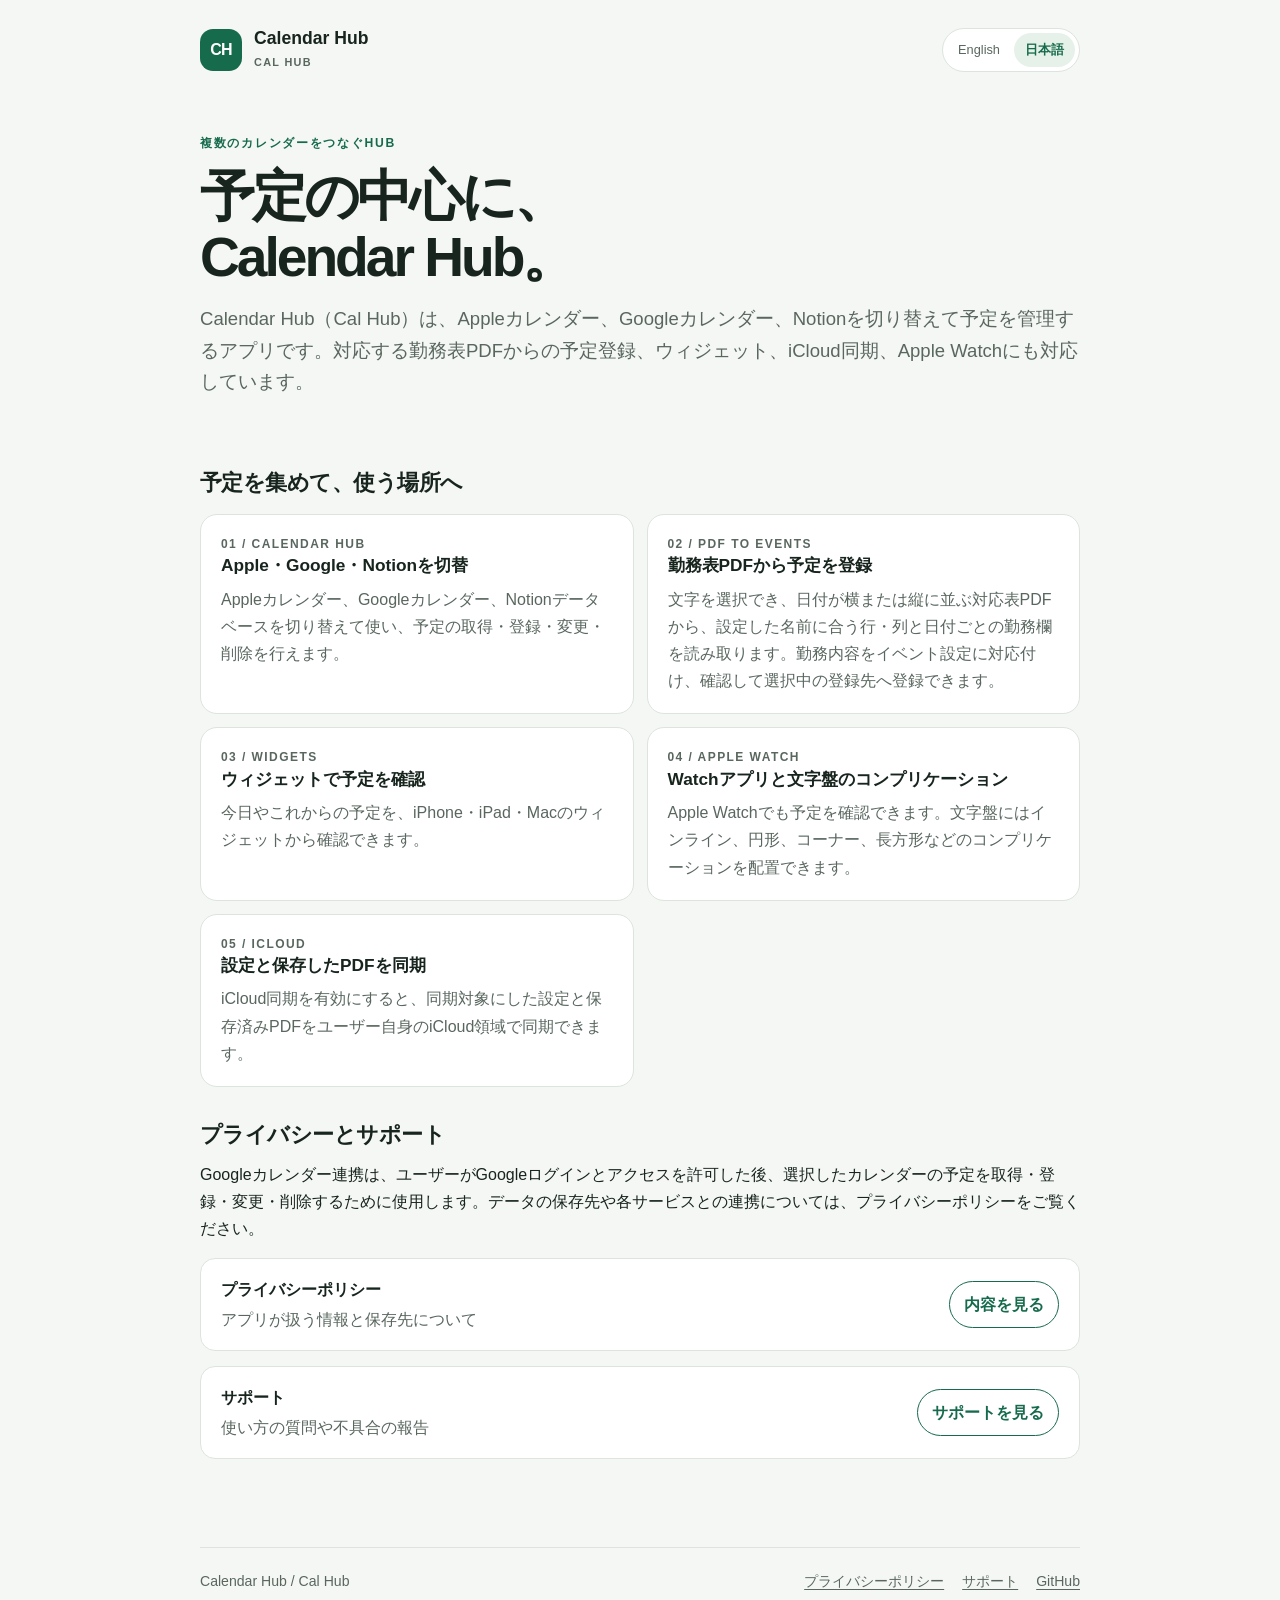
==== index.html @ a0ccd791 "Publish Calendar Hub public pages" ====
<!doctype html>
<html lang="ja">
<head>
  <meta charset="utf-8">
  <meta name="viewport" content="width=device-width, initial-scale=1">
  <meta name="description" content="Calendar Hub（Cal Hub）は、Apple・Google・Notionの予定を切り替えて管理し、対応する勤務表PDFからイベントを登録できるカレンダーアプリです。">
  <title>Calendar Hub（Cal Hub）</title>
  <link rel="stylesheet" href="styles.css">
</head>
<body>
  <div class="shell">
    <header class="site-header">
      <a class="brand" href="index.html" aria-label="Calendar Hub home">
        <span class="brand-mark" aria-hidden="true">CH</span>
        <span><span class="brand-name">Calendar Hub</span><span class="brand-caption">CAL HUB</span></span>
      </a>
      <div class="language-switch" role="group" aria-label="Language">
        <button type="button" data-set-language="en" aria-pressed="false">English</button>
        <button type="button" data-set-language="ja" aria-pressed="true">日本語</button>
      </div>
    </header>

    <main>
      <section class="hero">
        <p class="eyebrow" data-language="ja">複数のカレンダーをつなぐHub</p>
        <p class="eyebrow" data-language="en" hidden>A hub for the calendars you use</p>
        <h1 data-language="ja">予定の中心に、<br>Calendar Hub。</h1>
        <h1 data-language="en" hidden>One hub for<br>the calendars you use.</h1>
        <p class="hero-subtitle" data-language="ja">Calendar Hub（Cal Hub）は、Appleカレンダー、Googleカレンダー、Notionを切り替えて予定を管理するアプリです。対応する勤務表PDFからの予定登録、ウィジェット、iCloud同期、Apple Watchにも対応しています。</p>
        <p class="hero-subtitle" data-language="en" hidden>Calendar Hub (Cal Hub) lets you switch between Apple Calendar, Google Calendar, and Notion to manage events. It also supports event import from compatible work schedule PDFs, widgets, iCloud sync, and Apple Watch.</p>
      </section>

      <section class="section" aria-labelledby="features-ja" data-language="ja">
        <h2 id="features-ja">予定を集めて、使う場所へ</h2>
        <div class="card-grid">
          <article class="card"><p class="card-index">01 / CALENDAR HUB</p><h3>Apple・Google・Notionを切替</h3><p>Appleカレンダー、Googleカレンダー、Notionデータベースを切り替えて使い、予定の取得・登録・変更・削除を行えます。</p></article>
          <article class="card"><p class="card-index">02 / PDF TO EVENTS</p><h3>勤務表PDFから予定を登録</h3><p>文字を選択でき、日付が横または縦に並ぶ対応表PDFから、設定した名前に合う行・列と日付ごとの勤務欄を読み取ります。勤務内容をイベント設定に対応付け、確認して選択中の登録先へ登録できます。</p></article>
          <article class="card"><p class="card-index">03 / WIDGETS</p><h3>ウィジェットで予定を確認</h3><p>今日やこれからの予定を、iPhone・iPad・Macのウィジェットから確認できます。</p></article>
          <article class="card"><p class="card-index">04 / APPLE WATCH</p><h3>Watchアプリと文字盤のコンプリケーション</h3><p>Apple Watchでも予定を確認できます。文字盤にはインライン、円形、コーナー、長方形などのコンプリケーションを配置できます。</p></article>
          <article class="card"><p class="card-index">05 / ICLOUD</p><h3>設定と保存したPDFを同期</h3><p>iCloud同期を有効にすると、同期対象にした設定と保存済みPDFをユーザー自身のiCloud領域で同期できます。</p></article>
        </div>
      </section>
      <section class="section" aria-labelledby="features-en" data-language="en" hidden>
        <h2 id="features-en">Bring events together and use them where you need</h2>
        <div class="card-grid">
          <article class="card"><p class="card-index">01 / CALENDAR HUB</p><h3>Switch between Apple, Google, and Notion</h3><p>Switch between Apple Calendar, Google Calendar, or a Notion database to fetch, create, update, and delete events.</p></article>
          <article class="card"><p class="card-index">02 / PDF TO EVENTS</p><h3>Create events from work schedule PDFs</h3><p>For supported table PDFs with selectable text and dates arranged horizontally or vertically, Cal Hub reads the row or column matching your saved name. Match daily entries to event definitions, review them, and register them in the selected destination.</p></article>
          <article class="card"><p class="card-index">03 / WIDGETS</p><h3>See events in widgets</h3><p>Check today's and upcoming events in widgets on iPhone, iPad, and Mac.</p></article>
          <article class="card"><p class="card-index">04 / APPLE WATCH</p><h3>Watch app and face complications</h3><p>Check events on Apple Watch and add inline, circular, corner, or rectangular complications to a watch face.</p></article>
          <article class="card"><p class="card-index">05 / ICLOUD</p><h3>Sync settings and saved PDFs</h3><p>When iCloud sync is enabled, settings selected for sync and saved PDFs can sync through the user's own iCloud account.</p></article>
        </div>
      </section>

      <section class="section" data-language="ja">
        <h2>プライバシーとサポート</h2>
        <p>Googleカレンダー連携は、ユーザーがGoogleログインとアクセスを許可した後、選択したカレンダーの予定を取得・登録・変更・削除するために使用します。データの保存先や各サービスとの連携については、プライバシーポリシーをご覧ください。</p>
        <div class="link-panel"><div><strong>プライバシーポリシー</strong><p>アプリが扱う情報と保存先について</p></div><a class="link-button" href="privacy.html">内容を見る</a></div>
        <div class="link-panel"><div><strong>サポート</strong><p>使い方の質問や不具合の報告</p></div><a class="link-button" href="support.html">サポートを見る</a></div>
      </section>
      <section class="section" data-language="en" hidden>
        <h2>Privacy and support</h2>
        <p>After the user signs in with Google and grants access, Google Calendar integration is used to fetch, create, update, and delete events in the selected calendar. See the Privacy Policy for information about data storage and service integrations.</p>
        <div class="link-panel"><div><strong>Privacy Policy</strong><p>Information handled by the app and where it is stored</p></div><a class="link-button" href="privacy.html">Read the policy</a></div>
        <div class="link-panel"><div><strong>Support</strong><p>Questions and issue reports</p></div><a class="link-button" href="support.html">Get support</a></div>
      </section>
    </main>

    <footer class="site-footer">
      <span>Calendar Hub / Cal Hub</span>
      <nav class="footer-links" aria-label="Related pages">
        <a href="privacy.html" data-language="ja">プライバシーポリシー</a><a href="privacy.html" data-language="en" hidden>Privacy Policy</a>
        <a href="support.html" data-language="ja">サポート</a><a href="support.html" data-language="en" hidden>Support</a>
        <a href="https://github.com/tomoaki-narita/Shift-Upload">GitHub</a>
      </nav>
    </footer>
  </div>
  <script src="language.js"></script>
</body>
</html>
---- styles.css ----
:root {
  color-scheme: light dark;
  --page: #f5f7f4;
  --surface: #ffffff;
  --ink: #17251e;
  --muted: #59675f;
  --line: #dce4dd;
  --brand: #176b4d;
  --brand-soft: #e6f2e9;
  --focus: #0b7650;
  font-family: -apple-system, BlinkMacSystemFont, "Segoe UI", sans-serif;
  font-size: 16px;
  line-height: 1.7;
}

* { box-sizing: border-box; }
body {
  margin: 0;
  background: var(--page);
  color: var(--ink);
}
a { color: var(--brand); text-underline-offset: .18em; }
a:hover { text-decoration-thickness: 2px; }
a:focus-visible, button:focus-visible { outline: 3px solid var(--focus); outline-offset: 3px; }
.shell { width: min(880px, 100% - 40px); margin: 0 auto; }
.site-header {
  display: flex;
  align-items: center;
  justify-content: space-between;
  gap: 20px;
  padding: 28px 0 18px;
}
.brand { display: inline-flex; align-items: center; gap: 12px; color: inherit; text-decoration: none; }
.brand-mark {
  display: grid;
  width: 42px;
  height: 42px;
  place-items: center;
  border-radius: 13px;
  background: var(--brand);
  color: #fff;
  font-weight: 750;
  letter-spacing: -.05em;
}
.brand-name { display: block; font-size: 1.1rem; font-weight: 730; line-height: 1.2; }
.brand-caption { display: block; margin-top: 4px; color: var(--muted); font-size: .68rem; font-weight: 650; letter-spacing: .12em; }
.language-switch { display: inline-flex; gap: 3px; padding: 4px; border: 1px solid var(--line); border-radius: 999px; background: var(--surface); }
.language-switch button {
  min-height: 34px;
  padding: 5px 11px;
  border: 0;
  border-radius: 999px;
  background: transparent;
  color: var(--muted);
  cursor: pointer;
  font: inherit;
  font-size: .8rem;
}
.language-switch button[aria-pressed="true"] { background: var(--brand-soft); color: var(--brand); font-weight: 700; }
.hero { padding: 43px 0 37px; }
.eyebrow { margin: 0 0 12px; color: var(--brand); font-size: .76rem; font-weight: 750; letter-spacing: .14em; text-transform: uppercase; }
h1 { max-width: 760px; margin: 0; font-size: clamp(2.2rem, 7vw, 3.45rem); letter-spacing: -.055em; line-height: 1.12; }
.hero-subtitle { margin: 14px 0 0; color: var(--muted); font-size: clamp(1rem, 2.5vw, 1.16rem); }
.updated { margin: 20px 0 0; color: var(--muted); font-size: .85rem; }
main { padding-bottom: 54px; }
.intro { max-width: 740px; margin: 0 0 34px; color: var(--muted); font-size: 1.08rem; }
.section { margin: 34px 0; }
.section h2 { margin: 0 0 12px; font-size: 1.35rem; letter-spacing: -.025em; line-height: 1.3; }
.section > p { margin: 0 0 14px; }
.card-grid { display: grid; grid-template-columns: repeat(2, minmax(0, 1fr)); gap: 13px; margin-top: 17px; }
.card {
  min-width: 0;
  padding: 19px 20px;
  border: 1px solid var(--line);
  border-radius: 17px;
  background: var(--surface);
}
.card-index { margin: 0 0 9px; color: var(--brand); font-size: .75rem; font-weight: 750; letter-spacing: .12em; }
.card h3 { margin: 0 0 8px; font-size: 1.08rem; line-height: 1.35; }
.card p { margin: 0; color: var(--muted); }
.card p + p { margin-top: 10px; }
.notice {
  margin: 22px 0;
  padding: 17px 20px;
  border-left: 4px solid var(--brand);
  border-radius: 0 13px 13px 0;
  background: var(--brand-soft);
}
.notice p { margin: 0; }
.notice p + p { margin-top: 9px; }
.link-panel {
  display: flex;
  align-items: center;
  justify-content: space-between;
  gap: 16px;
  margin: 15px 0;
  padding: 17px 20px;
  border: 1px solid var(--line);
  border-radius: 15px;
  background: var(--surface);
}
.link-panel strong { display: block; }
.link-panel p { margin: 3px 0 0; color: var(--muted); }
.link-button {
  flex: 0 0 auto;
  display: inline-block;
  padding: 9px 14px;
  border: 1px solid var(--brand);
  border-radius: 999px;
  color: var(--brand);
  font-weight: 700;
  text-decoration: none;
}
.link-button:hover { background: var(--brand-soft); }
ul { padding-left: 1.3rem; }
li + li { margin-top: 7px; }
.site-footer {
  display: flex;
  flex-wrap: wrap;
  justify-content: space-between;
  gap: 12px 24px;
  padding: 22px 0 38px;
  border-top: 1px solid var(--line);
  color: var(--muted);
  font-size: .88rem;
}
.footer-links { display: flex; flex-wrap: wrap; gap: 8px 18px; }
.site-footer a { color: inherit; }
[hidden] { display: none !important; }

@media (max-width: 640px) {
  .shell { width: min(100% - 30px, 880px); }
  .site-header { align-items: flex-start; padding-top: 19px; }
  .brand { gap: 9px; }
  .brand-mark { width: 38px; height: 38px; }
  .brand-caption { font-size: .59rem; }
  .language-switch button { padding-inline: 9px; }
  .hero { padding: 34px 0 27px; }
  .card-grid { grid-template-columns: 1fr; }
  .link-panel { align-items: flex-start; flex-direction: column; }
}

@media (prefers-color-scheme: dark) {
  :root {
    --page: #111713;
    --surface: #19221c;
    --ink: #edf3ed;
    --muted: #b0beb4;
    --line: #334139;
    --brand: #91d5ae;
    --brand-soft: #20382b;
    --focus: #b7edcb;
  }
  .brand-mark { background: #235a40; color: #f4fff7; }
}
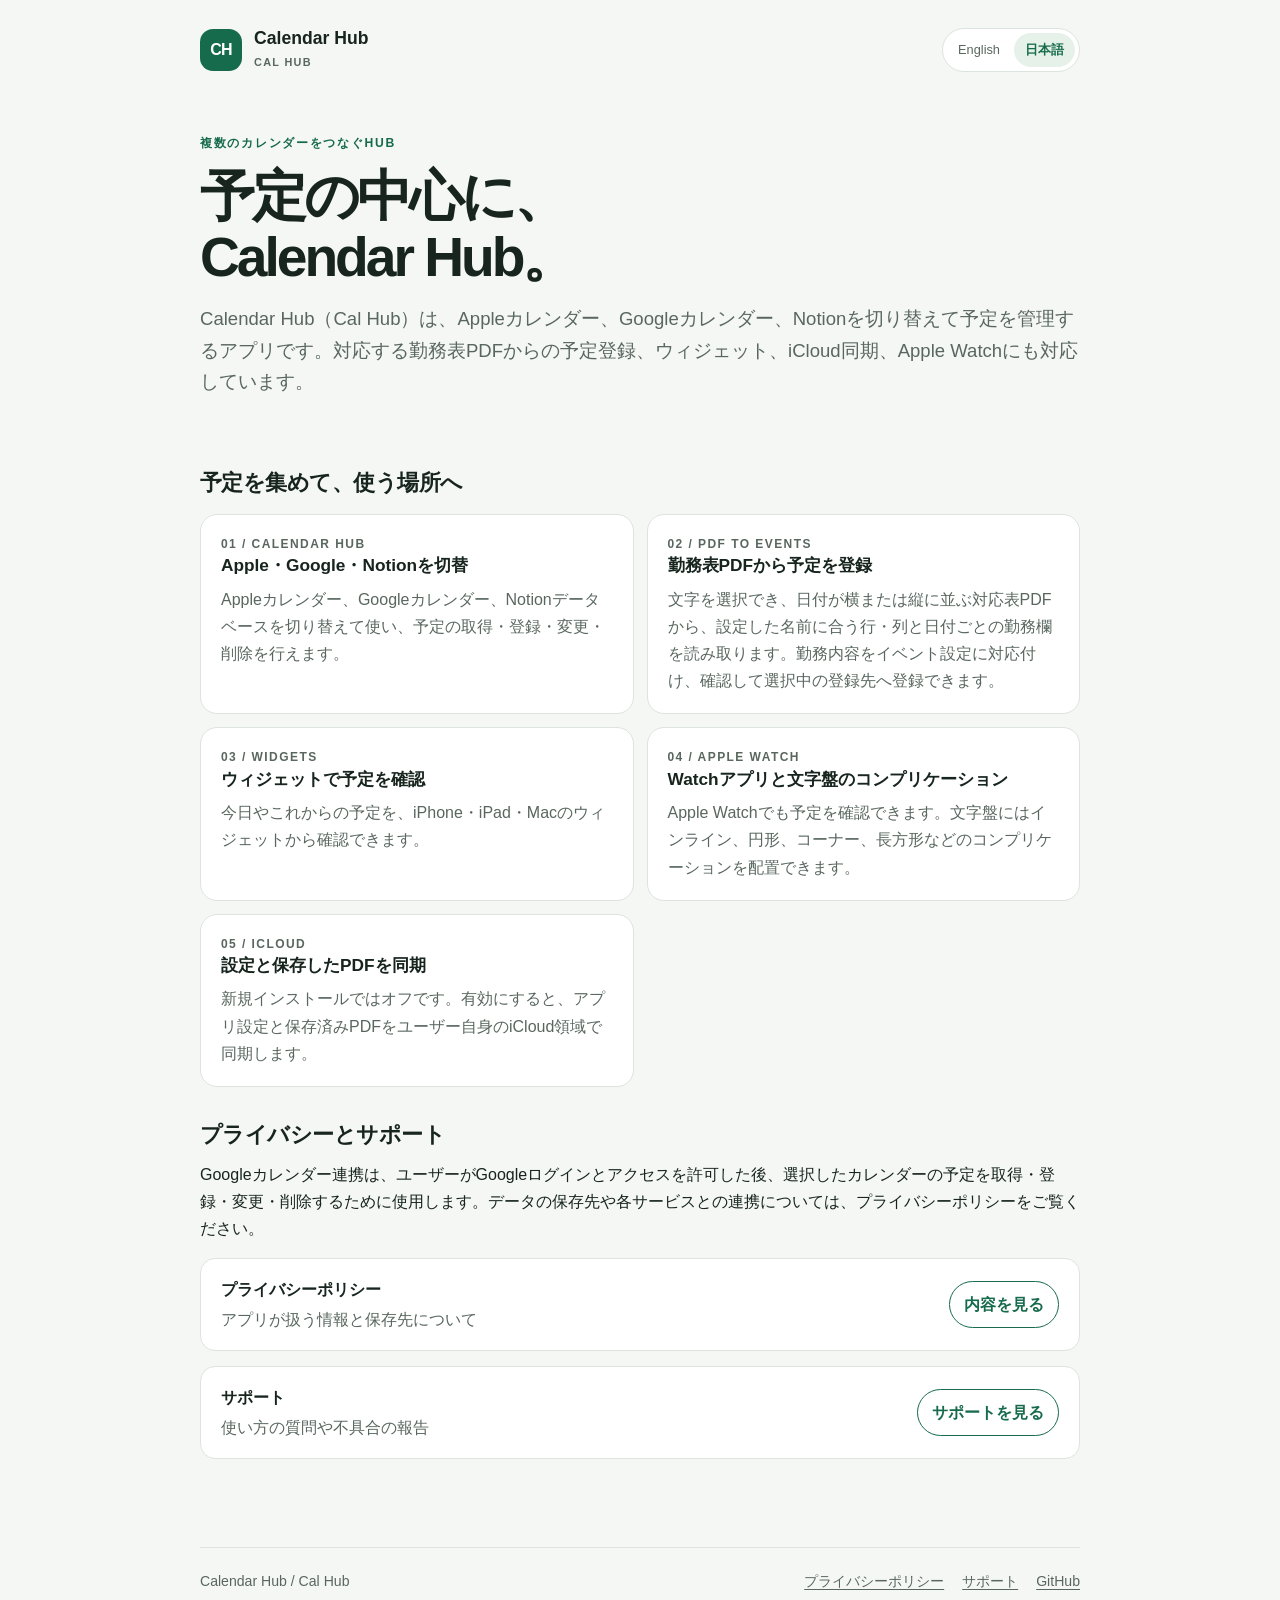
==== commit f84ee885: "Update Cal Hub privacy and homepage disclosures" ====
--- a/index.html
+++ b/index.html
@@ -4,6 +4,7 @@
   <meta charset="utf-8">
   <meta name="viewport" content="width=device-width, initial-scale=1">
   <meta name="description" content="Calendar Hub（Cal Hub）は、Apple・Google・Notionの予定を切り替えて管理し、対応する勤務表PDFからイベントを登録できるカレンダーアプリです。">
+  <meta name="google-site-verification" content="2ouCp03dMK5Wo_TPutTF6atqRyF8QEnhsNroWnLkpWA" />
   <title>Calendar Hub（Cal Hub）</title>
   <link rel="stylesheet" href="styles.css">
 </head>
@@ -37,7 +38,7 @@
           <article class="card"><p class="card-index">02 / PDF TO EVENTS</p><h3>勤務表PDFから予定を登録</h3><p>文字を選択でき、日付が横または縦に並ぶ対応表PDFから、設定した名前に合う行・列と日付ごとの勤務欄を読み取ります。勤務内容をイベント設定に対応付け、確認して選択中の登録先へ登録できます。</p></article>
           <article class="card"><p class="card-index">03 / WIDGETS</p><h3>ウィジェットで予定を確認</h3><p>今日やこれからの予定を、iPhone・iPad・Macのウィジェットから確認できます。</p></article>
           <article class="card"><p class="card-index">04 / APPLE WATCH</p><h3>Watchアプリと文字盤のコンプリケーション</h3><p>Apple Watchでも予定を確認できます。文字盤にはインライン、円形、コーナー、長方形などのコンプリケーションを配置できます。</p></article>
-          <article class="card"><p class="card-index">05 / ICLOUD</p><h3>設定と保存したPDFを同期</h3><p>iCloud同期を有効にすると、同期対象にした設定と保存済みPDFをユーザー自身のiCloud領域で同期できます。</p></article>
+          <article class="card"><p class="card-index">05 / ICLOUD</p><h3>設定と保存したPDFを同期</h3><p>新規インストールではオフです。有効にすると、アプリ設定と保存済みPDFをユーザー自身のiCloud領域で同期します。</p></article>
         </div>
       </section>
       <section class="section" aria-labelledby="features-en" data-language="en" hidden>
@@ -47,7 +48,7 @@
           <article class="card"><p class="card-index">02 / PDF TO EVENTS</p><h3>Create events from work schedule PDFs</h3><p>For supported table PDFs with selectable text and dates arranged horizontally or vertically, Cal Hub reads the row or column matching your saved name. Match daily entries to event definitions, review them, and register them in the selected destination.</p></article>
           <article class="card"><p class="card-index">03 / WIDGETS</p><h3>See events in widgets</h3><p>Check today's and upcoming events in widgets on iPhone, iPad, and Mac.</p></article>
           <article class="card"><p class="card-index">04 / APPLE WATCH</p><h3>Watch app and face complications</h3><p>Check events on Apple Watch and add inline, circular, corner, or rectangular complications to a watch face.</p></article>
-          <article class="card"><p class="card-index">05 / ICLOUD</p><h3>Sync settings and saved PDFs</h3><p>When iCloud sync is enabled, settings selected for sync and saved PDFs can sync through the user's own iCloud account.</p></article>
+          <article class="card"><p class="card-index">05 / ICLOUD</p><h3>Sync settings and saved PDFs</h3><p>iCloud sync is off by default for new installations. When enabled, app settings and saved PDFs sync through the user's own iCloud account.</p></article>
         </div>
       </section>
 
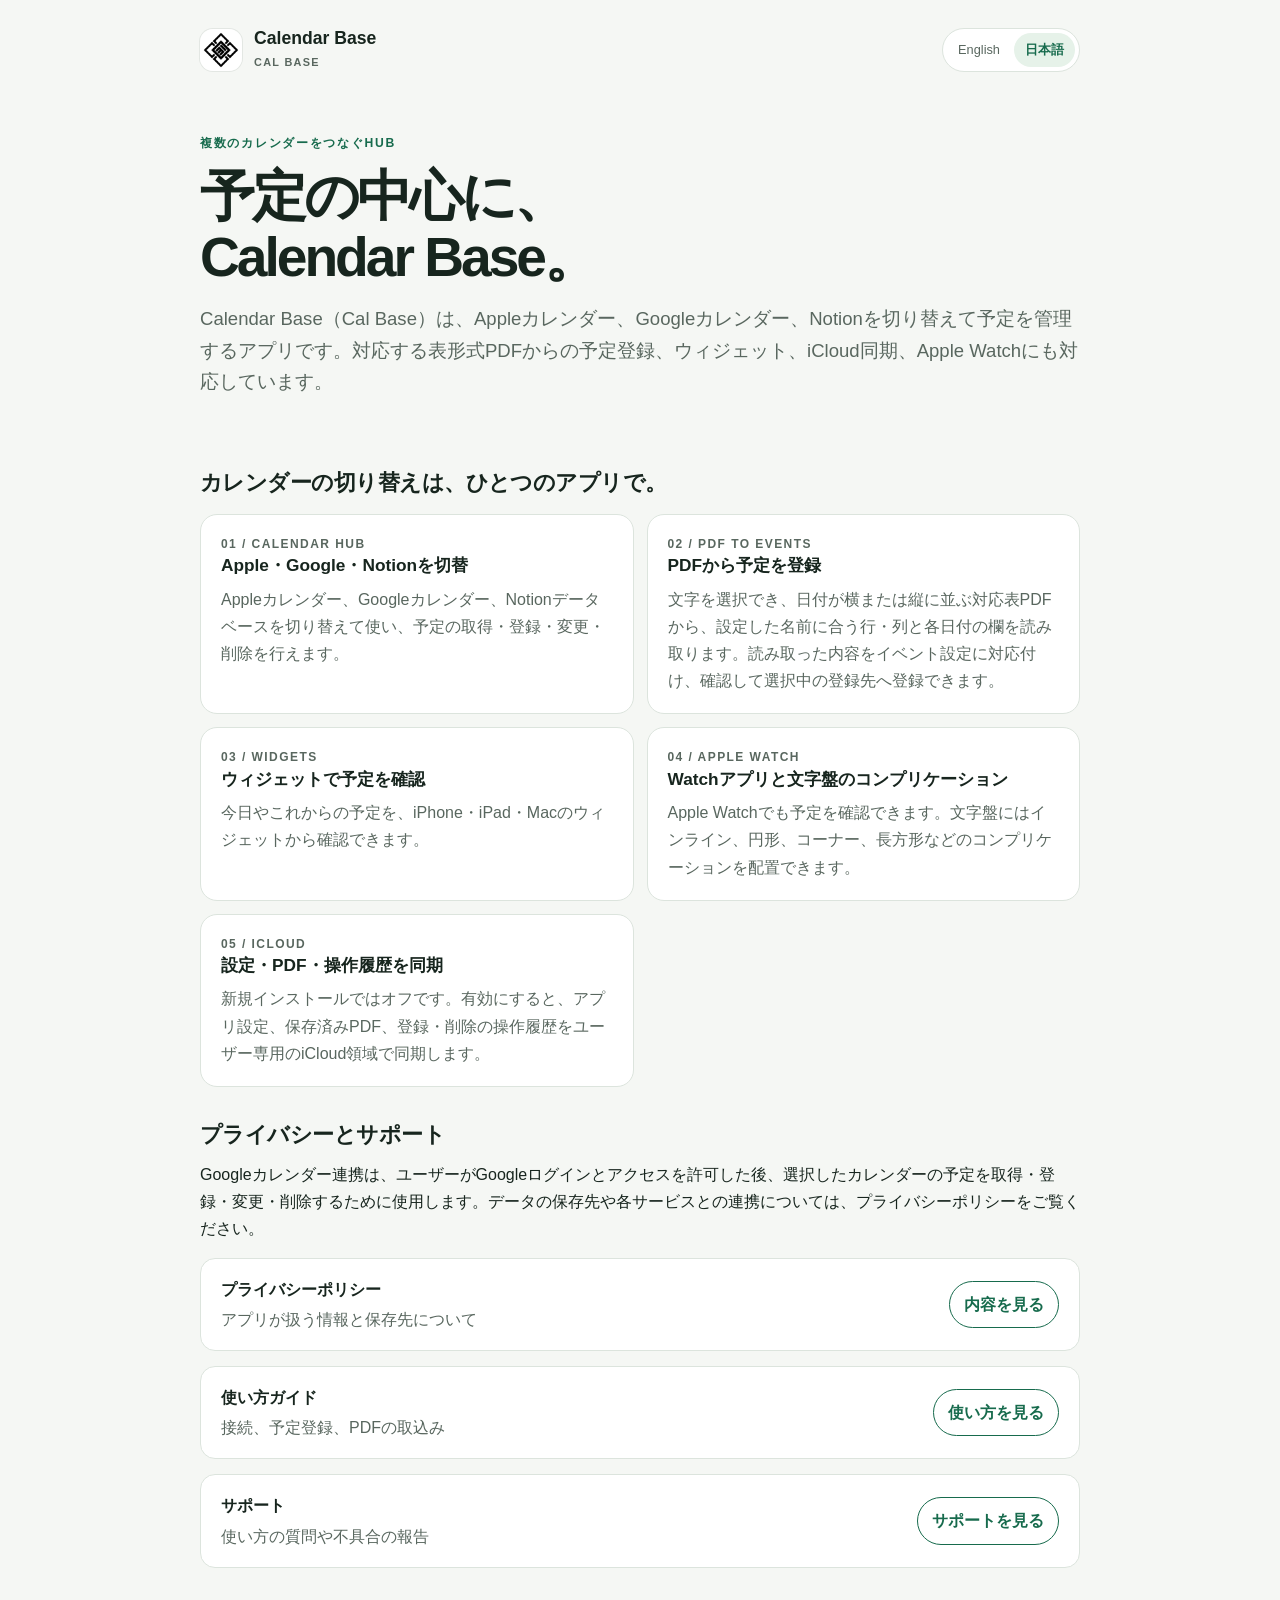
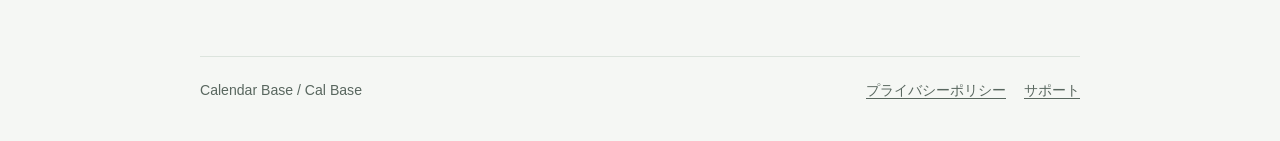
==== commit 61347baa: "Calendar Baseへの名称変更と旧URLからの転送を追加" ====
--- a/index.html
+++ b/index.html
@@ -3,78 +3,12 @@
 <head>
   <meta charset="utf-8">
   <meta name="viewport" content="width=device-width, initial-scale=1">
-  <meta name="description" content="Calendar Hub（Cal Hub）は、Apple・Google・Notionの予定を切り替えて管理し、対応する勤務表PDFからイベントを登録できるカレンダーアプリです。">
-  <meta name="google-site-verification" content="2ouCp03dMK5Wo_TPutTF6atqRyF8QEnhsNroWnLkpWA" />
-  <title>Calendar Hub（Cal Hub）</title>
-  <link rel="stylesheet" href="styles.css">
+  <meta http-equiv="refresh" content="0; url=/CalendarBase/">
+  <link rel="canonical" href="https://unwraps.net/CalendarBase/">
+  <title>Calendar Base（Cal Base） | Calendar Base</title>
+  <script>location.replace("/CalendarBase/");</script>
 </head>
 <body>
-  <div class="shell">
-    <header class="site-header">
-      <a class="brand" href="index.html" aria-label="Calendar Hub home">
-        <span class="brand-mark" aria-hidden="true">CH</span>
-        <span><span class="brand-name">Calendar Hub</span><span class="brand-caption">CAL HUB</span></span>
-      </a>
-      <div class="language-switch" role="group" aria-label="Language">
-        <button type="button" data-set-language="en" aria-pressed="false">English</button>
-        <button type="button" data-set-language="ja" aria-pressed="true">日本語</button>
-      </div>
-    </header>
-
-    <main>
-      <section class="hero">
-        <p class="eyebrow" data-language="ja">複数のカレンダーをつなぐHub</p>
-        <p class="eyebrow" data-language="en" hidden>A hub for the calendars you use</p>
-        <h1 data-language="ja">予定の中心に、<br>Calendar Hub。</h1>
-        <h1 data-language="en" hidden>One hub for<br>the calendars you use.</h1>
-        <p class="hero-subtitle" data-language="ja">Calendar Hub（Cal Hub）は、Appleカレンダー、Googleカレンダー、Notionを切り替えて予定を管理するアプリです。対応する勤務表PDFからの予定登録、ウィジェット、iCloud同期、Apple Watchにも対応しています。</p>
-        <p class="hero-subtitle" data-language="en" hidden>Calendar Hub (Cal Hub) lets you switch between Apple Calendar, Google Calendar, and Notion to manage events. It also supports event import from compatible work schedule PDFs, widgets, iCloud sync, and Apple Watch.</p>
-      </section>
-
-      <section class="section" aria-labelledby="features-ja" data-language="ja">
-        <h2 id="features-ja">予定を集めて、使う場所へ</h2>
-        <div class="card-grid">
-          <article class="card"><p class="card-index">01 / CALENDAR HUB</p><h3>Apple・Google・Notionを切替</h3><p>Appleカレンダー、Googleカレンダー、Notionデータベースを切り替えて使い、予定の取得・登録・変更・削除を行えます。</p></article>
-          <article class="card"><p class="card-index">02 / PDF TO EVENTS</p><h3>勤務表PDFから予定を登録</h3><p>文字を選択でき、日付が横または縦に並ぶ対応表PDFから、設定した名前に合う行・列と日付ごとの勤務欄を読み取ります。勤務内容をイベント設定に対応付け、確認して選択中の登録先へ登録できます。</p></article>
-          <article class="card"><p class="card-index">03 / WIDGETS</p><h3>ウィジェットで予定を確認</h3><p>今日やこれからの予定を、iPhone・iPad・Macのウィジェットから確認できます。</p></article>
-          <article class="card"><p class="card-index">04 / APPLE WATCH</p><h3>Watchアプリと文字盤のコンプリケーション</h3><p>Apple Watchでも予定を確認できます。文字盤にはインライン、円形、コーナー、長方形などのコンプリケーションを配置できます。</p></article>
-          <article class="card"><p class="card-index">05 / ICLOUD</p><h3>設定と保存したPDFを同期</h3><p>新規インストールではオフです。有効にすると、アプリ設定と保存済みPDFをユーザー自身のiCloud領域で同期します。</p></article>
-        </div>
-      </section>
-      <section class="section" aria-labelledby="features-en" data-language="en" hidden>
-        <h2 id="features-en">Bring events together and use them where you need</h2>
-        <div class="card-grid">
-          <article class="card"><p class="card-index">01 / CALENDAR HUB</p><h3>Switch between Apple, Google, and Notion</h3><p>Switch between Apple Calendar, Google Calendar, or a Notion database to fetch, create, update, and delete events.</p></article>
-          <article class="card"><p class="card-index">02 / PDF TO EVENTS</p><h3>Create events from work schedule PDFs</h3><p>For supported table PDFs with selectable text and dates arranged horizontally or vertically, Cal Hub reads the row or column matching your saved name. Match daily entries to event definitions, review them, and register them in the selected destination.</p></article>
-          <article class="card"><p class="card-index">03 / WIDGETS</p><h3>See events in widgets</h3><p>Check today's and upcoming events in widgets on iPhone, iPad, and Mac.</p></article>
-          <article class="card"><p class="card-index">04 / APPLE WATCH</p><h3>Watch app and face complications</h3><p>Check events on Apple Watch and add inline, circular, corner, or rectangular complications to a watch face.</p></article>
-          <article class="card"><p class="card-index">05 / ICLOUD</p><h3>Sync settings and saved PDFs</h3><p>iCloud sync is off by default for new installations. When enabled, app settings and saved PDFs sync through the user's own iCloud account.</p></article>
-        </div>
-      </section>
-
-      <section class="section" data-language="ja">
-        <h2>プライバシーとサポート</h2>
-        <p>Googleカレンダー連携は、ユーザーがGoogleログインとアクセスを許可した後、選択したカレンダーの予定を取得・登録・変更・削除するために使用します。データの保存先や各サービスとの連携については、プライバシーポリシーをご覧ください。</p>
-        <div class="link-panel"><div><strong>プライバシーポリシー</strong><p>アプリが扱う情報と保存先について</p></div><a class="link-button" href="privacy.html">内容を見る</a></div>
-        <div class="link-panel"><div><strong>サポート</strong><p>使い方の質問や不具合の報告</p></div><a class="link-button" href="support.html">サポートを見る</a></div>
-      </section>
-      <section class="section" data-language="en" hidden>
-        <h2>Privacy and support</h2>
-        <p>After the user signs in with Google and grants access, Google Calendar integration is used to fetch, create, update, and delete events in the selected calendar. See the Privacy Policy for information about data storage and service integrations.</p>
-        <div class="link-panel"><div><strong>Privacy Policy</strong><p>Information handled by the app and where it is stored</p></div><a class="link-button" href="privacy.html">Read the policy</a></div>
-        <div class="link-panel"><div><strong>Support</strong><p>Questions and issue reports</p></div><a class="link-button" href="support.html">Get support</a></div>
-      </section>
-    </main>
-
-    <footer class="site-footer">
-      <span>Calendar Hub / Cal Hub</span>
-      <nav class="footer-links" aria-label="Related pages">
-        <a href="privacy.html" data-language="ja">プライバシーポリシー</a><a href="privacy.html" data-language="en" hidden>Privacy Policy</a>
-        <a href="support.html" data-language="ja">サポート</a><a href="support.html" data-language="en" hidden>Support</a>
-        <a href="https://github.com/tomoaki-narita/Shift-Upload">GitHub</a>
-      </nav>
-    </footer>
-  </div>
-  <script src="language.js"></script>
+  <p>ページを移動しました。<a href="/CalendarBase/">こちらを開いてください</a>。</p>
 </body>
 </html>
